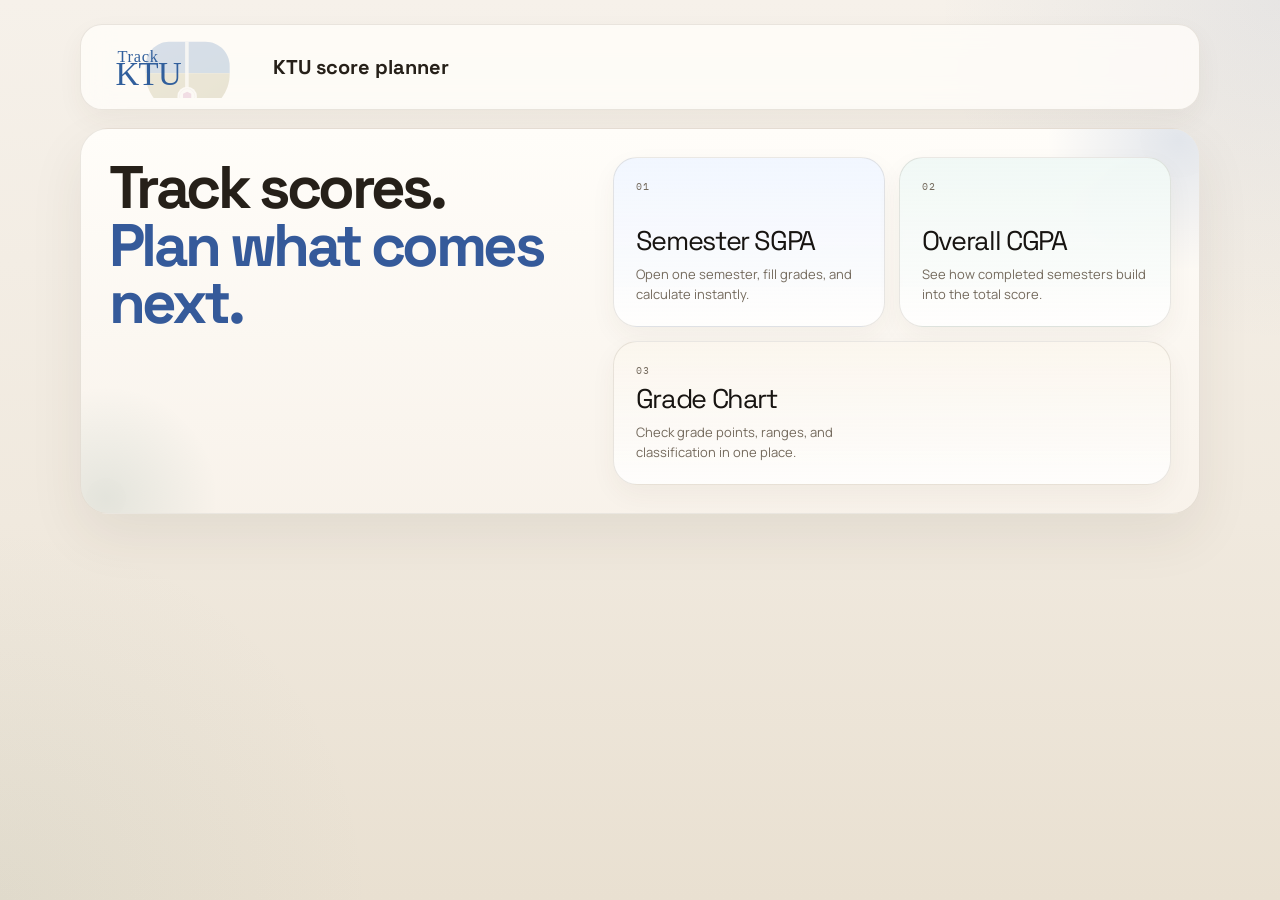
==== index.html @ 6e009ef2 "Launch TrackKTU website" ====
<!DOCTYPE html>
<html lang="en">
<head>
<meta charset="UTF-8">
<meta name="viewport" content="width=device-width, initial-scale=1.0">
<title>TrackKTU</title>
<meta name="description" content="TrackKTU helps KTU students calculate SGPA and CGPA with preset subjects and verified default credits.">
<meta name="theme-color" content="#355a9a">
<link rel="icon" href="favicon.svg" type="image/svg+xml">
<link rel="manifest" href="site.webmanifest">
<link rel="preconnect" href="https://fonts.googleapis.com">
<link rel="preconnect" href="https://fonts.gstatic.com" crossorigin>
<link href="https://fonts.googleapis.com/css2?family=IBM+Plex+Mono:wght@400;600;700&family=Manrope:wght@400;500;600;700;800&family=Space+Grotesk:wght@500;700&display=swap" rel="stylesheet">
<link rel="stylesheet" href="styles.css">
</head>
<body data-page="landing">
<div class="shell page-stack">
  <header class="topbar">
    <div class="brand">
      <div class="logo"><img src="trackktu-logo.svg" alt="TrackKTU logo"></div>
      <div>
        <div class="title" style="margin-bottom:0;">KTU score planner</div>
      </div>
    </div>
  </header>

  <section class="hero">
    <div class="home-grid">
      <div class="hero-copy">
        <h1>Track scores.<br><span>Plan what comes next.</span></h1>
      </div>
      <div class="portal-grid">
        <a class="portal-card portal-card-sgpa" href="sgpa.html">
          <span class="portal-index">01</span>
          <span class="portal-title">Semester SGPA</span>
          <span class="portal-copy">Open one semester, fill grades, and calculate instantly.</span>
        </a>
        <a class="portal-card portal-card-cgpa" href="cgpa.html">
          <span class="portal-index">02</span>
          <span class="portal-title">Overall CGPA</span>
          <span class="portal-copy">See how completed semesters build into the total score.</span>
        </a>
        <a class="portal-card portal-card-ref" href="grade-chart.html">
          <span class="portal-index">03</span>
          <span class="portal-title">Grade Chart</span>
          <span class="portal-copy">Check grade points, ranges, and classification in one place.</span>
        </a>
      </div>
    </div>
  </section>
</div>
</body>
</html>
---- styles.css ----
:root {
    --bg: #f5f1ea;
    --bg2: #ece4d8;
    --surface: rgba(255, 253, 249, 0.92);
    --card: rgba(255, 252, 247, 0.98);
    --line: rgba(82, 68, 46, 0.12);
    --blue: #355a9a;
    --mint: #4f7b70;
    --gold: #9a7440;
    --rose: #9f6670;
    --ink: #171411;
    --text: #262019;
    --muted: #746a5d;
    --mono: "IBM Plex Mono", monospace;
    --sans: "Manrope", sans-serif;
    --display: "Space Grotesk", var(--sans);
    --shadow: 0 22px 54px rgba(70, 54, 34, 0.08);
    --shadow-soft: 0 10px 26px rgba(70, 54, 34, 0.05);
  }

  * { box-sizing: border-box; margin: 0; padding: 0; }

  body {
    min-height: 100vh;
    color: var(--text);
    font-family: var(--sans);
    background:
      radial-gradient(circle at top right, rgba(53, 90, 154, 0.08), transparent 22%),
      radial-gradient(circle at bottom left, rgba(79, 123, 112, 0.06), transparent 24%),
      linear-gradient(180deg, #f6f1ea 0%, #f0e9de 58%, #e9e0d1 100%);
    padding: 24px 14px 48px;
    overflow-x: hidden;
  }

  a { color: var(--blue); }

  .shell {
    width: min(100%, 1120px);
    margin: 0 auto;
  }

  .page-stack {
    display: grid;
    gap: 18px;
  }

  .topbar {
    display: flex;
    justify-content: space-between;
    align-items: center;
    gap: 12px;
    padding: 14px 18px;
    border: 1px solid var(--line);
    border-radius: 22px;
    background: rgba(255, 253, 249, 0.82);
    box-shadow: var(--shadow-soft);
    backdrop-filter: blur(14px);
  }

  .topbar .brand {
    display: flex;
    align-items: center;
    gap: 10px;
  }

  .topbar .logo {
    width: 164px;
    height: 56px;
    display: inline-flex;
    align-items: center;
    justify-content: center;
    flex: 0 0 auto;
  }

  .topbar .logo img {
    display: block;
    width: 100%;
    height: auto;
  }

  .nav-link {
    display: inline-flex;
    align-items: center;
    padding: 11px 15px;
    border-radius: 999px;
    border: 1px solid var(--line);
    background: rgba(255,255,255,0.74);
    color: var(--muted);
    text-decoration: none;
    font-size: 12px;
    font-weight: 700;
    letter-spacing: 0.01em;
  }

  .nav-link.active {
    background: rgba(53, 90, 154, 0.12);
    color: var(--ink);
  }

  .hero,
  .panel {
    border: 1px solid var(--line);
    border-radius: 28px;
    background: linear-gradient(180deg, rgba(255, 253, 249, 0.98), rgba(248, 242, 234, 0.98));
    box-shadow: var(--shadow);
  }

  .hero {
    padding: 28px;
    position: relative;
    overflow: hidden;
  }

  .hero::before,
  .hero::after {
    content: "";
    position: absolute;
    border-radius: 999px;
    pointer-events: none;
  }

  .hero::before {
    width: 260px;
    height: 260px;
    right: -110px;
    top: -120px;
    background: radial-gradient(circle, rgba(53, 90, 154, 0.14), transparent 72%);
  }

  .hero::after {
    width: 220px;
    height: 220px;
    left: -85px;
    bottom: -95px;
    background: radial-gradient(circle, rgba(79, 123, 112, 0.12), transparent 72%);
  }

  .panel-head,
  .branch-summary {
    position: relative;
    z-index: 1;
    display: flex;
    justify-content: space-between;
    gap: 16px;
    align-items: flex-start;
  }

  .hero-copy {
    position: relative;
    z-index: 1;
    display: flex;
    flex-direction: column;
    gap: 14px;
  }

  .hero-copy p {
    max-width: 520px;
  }

  .brand {
    display: flex;
    gap: 12px;
    align-items: center;
  }

  .eyebrow,
  .helper,
  .footer {
    font-family: var(--mono);
    font-size: 10px;
    letter-spacing: 1.3px;
    text-transform: uppercase;
    color: var(--mint);
  }

  h1 {
    margin-top: 2px;
    font-family: var(--display);
    font-size: clamp(34px, 6vw, 60px);
    line-height: 0.96;
    letter-spacing: -0.06em;
  }

  h1 span { color: var(--blue); }

  .subtitle,
  .copy,
  .notice p {
    position: relative;
    z-index: 1;
    max-width: 760px;
    color: var(--muted);
    font-size: 14px;
    line-height: 1.65;
  }

  .pills {
    display: flex;
    flex-wrap: wrap;
    gap: 10px;
    justify-content: flex-start;
  }

  .pill,
  .credit-pill,
  .sem-pill,
  .badge {
    padding: 8px 11px;
    border-radius: 999px;
    border: 1px solid rgba(82, 68, 46, 0.12);
    background: rgba(255,255,255,0.52);
    color: var(--muted);
    font-family: var(--mono);
    font-size: 10px;
    white-space: nowrap;
  }

  .home-grid {
    position: relative;
    z-index: 1;
    display: grid;
    grid-template-columns: minmax(280px, 0.92fr) minmax(0, 1.08fr);
    gap: 28px;
    align-items: stretch;
  }

  .portal-grid {
    display: grid;
    grid-template-columns: repeat(2, minmax(0, 1fr));
    gap: 14px;
  }

  .portal-card {
    position: relative;
    display: flex;
    flex-direction: column;
    justify-content: space-between;
    min-height: 170px;
    padding: 22px;
    border-radius: 24px;
    border: 1px solid rgba(82, 68, 46, 0.12);
    background: rgba(255, 255, 255, 0.66);
    color: var(--text);
    text-decoration: none;
    box-shadow: var(--shadow-soft);
    transition: transform 0.18s ease, box-shadow 0.18s ease, border-color 0.18s ease;
  }

  .portal-card:hover {
    transform: translateY(-2px);
    box-shadow: var(--shadow);
  }

  .portal-card-ref {
    grid-column: 1 / -1;
    min-height: 144px;
  }

  .portal-card-sgpa {
    background: linear-gradient(180deg, rgba(241, 246, 255, 0.96), rgba(255, 255, 255, 0.8));
  }

  .portal-card-cgpa {
    background: linear-gradient(180deg, rgba(240, 248, 245, 0.96), rgba(255, 255, 255, 0.8));
  }

  .portal-card-ref {
    background: linear-gradient(180deg, rgba(251, 246, 238, 0.96), rgba(255, 255, 255, 0.8));
  }

  .portal-index {
    font-family: var(--mono);
    font-size: 10px;
    letter-spacing: 1.2px;
    color: var(--muted);
  }

  .portal-title {
    margin-top: auto;
    font-family: var(--display);
    font-size: 27px;
    line-height: 1;
    letter-spacing: -0.05em;
    color: var(--ink);
  }

  .portal-copy {
    margin-top: 10px;
    max-width: 260px;
    color: var(--muted);
    font-size: 13px;
    line-height: 1.55;
  }

  .stats,
  .controls,
  .metrics,
  .grade-grid,
  .semester-top {
    display: grid;
    gap: 12px;
  }

  .controls { margin-top: 18px; grid-template-columns: repeat(4, 1fr); }
  .stats { margin-top: 16px; grid-template-columns: repeat(4, 1fr); }
  .metrics,
  .grade-grid,
  .semester-top { grid-template-columns: repeat(2, 1fr); }

  .stat-card,
  .course-card,
  .semester-card,
  .result-card,
  .notice,
  .grade-card {
    border: 1px solid var(--line);
    border-radius: 18px;
    background: var(--card);
  }

  .stat-card,
  .notice,
  .grade-card,
  .result-card {
    padding: 16px;
  }

  .stat-card .k,
  .metric .k,
  .section-tag,
  .field label,
  th {
    font-family: var(--mono);
    font-size: 9px;
    letter-spacing: 1.2px;
    text-transform: uppercase;
    color: var(--muted);
  }

  .stat-card .v,
  .metric .v,
  .branch-chip .v {
    margin-top: 6px;
    font-family: var(--mono);
    font-size: 18px;
    font-weight: 700;
  }

  .branch-chip p,
  .semester-copy,
  .course-meta {
    margin-top: 6px;
    color: var(--muted);
    font-size: 12px;
    line-height: 1.55;
  }

  .btn {
    border: none;
    font-family: var(--sans);
    font-size: 13px;
    font-weight: 700;
    cursor: pointer;
  }

  .panel {
    padding: 24px;
  }

  .panel-head {
    padding-bottom: 14px;
    margin-bottom: 4px;
    border-bottom: 1px solid rgba(255,255,255,0.06);
  }

  .title {
    font-family: var(--display);
    font-size: 20px;
    font-weight: 800;
    line-height: 1.1;
    margin-bottom: 4px;
  }

  .helper {
    color: var(--muted);
    max-width: 360px;
    line-height: 1.6;
  }

  .page-headline {
    display: flex;
    justify-content: space-between;
    gap: 12px;
    align-items: flex-start;
    margin-bottom: 14px;
  }

  .page-headline p {
    color: var(--muted);
    font-size: 14px;
    line-height: 1.6;
    max-width: 560px;
  }

  .field label {
    display: block;
    margin-bottom: 8px;
  }

  .controls {
    padding: 16px;
    border: 1px solid rgba(82, 68, 46, 0.1);
    border-radius: 20px;
    background: rgba(255,255,255,0.54);
  }

  .field select,
  .field input {
    width: 100%;
    background: rgba(255,255,255,0.92);
    color: var(--text);
    border: 1px solid var(--line);
    border-radius: 14px;
    padding: 12px 13px;
    font-family: var(--sans);
    font-size: 13px;
    outline: none;
    appearance: none;
  }

  .field select:focus,
  .field input:focus {
    border-color: var(--blue);
    box-shadow: 0 0 0 4px rgba(53, 90, 154, 0.08);
  }

  .course-list,
  .semester-list {
    display: flex;
    flex-direction: column;
    gap: 12px;
    margin-top: 18px;
  }

  .course-card,
  .semester-card {
    padding: 18px;
  }

  .course-card {
    display: grid;
    grid-template-columns: minmax(0, 1.6fr) 104px 132px 168px;
    gap: 16px;
    align-items: center;
  }

  .course-name,
  .semester-title,
  .notice h3 {
    font-size: 15px;
    font-weight: 700;
  }

  .course-name {
    position: relative;
    display: inline-block;
    z-index: 0;
    font-family: var(--display);
    font-size: 18px;
    letter-spacing: -0.03em;
    line-height: 1.2;
    padding: 1px 4px 2px 2px;
  }

  .course-name::after {
    content: "";
    position: absolute;
    left: -4px;
    right: -8px;
    bottom: 0.14em;
    height: 0.58em;
    border-radius: 8px 3px 7px 4px;
    background: rgba(255, 225, 116, 0.58);
    transform: rotate(-1.4deg);
    z-index: -1;
    filter: saturate(1.02);
  }

  .course-card:nth-child(3n + 2) .course-name::after {
    background: rgba(164, 224, 200, 0.5);
    transform: rotate(0.8deg);
  }

  .course-card:nth-child(3n) .course-name::after {
    background: rgba(168, 195, 255, 0.46);
    transform: rotate(-0.5deg);
  }

  .actions {
    display: grid;
    grid-template-columns: repeat(2, 1fr);
    gap: 14px;
    margin-top: 18px;
  }

  .btn {
    border-radius: 16px;
    padding: 14px 16px;
    transition: transform 0.16s ease, box-shadow 0.16s ease, border-color 0.16s ease;
  }

  .btn-primary {
    background: linear-gradient(135deg, #355a9a, #486db0);
    color: #fff;
    box-shadow: 0 10px 22px rgba(53, 90, 154, 0.18);
  }

  .btn-secondary {
    background: rgba(255,255,255,0.78);
    color: var(--text);
    border: 1px solid var(--line);
  }

  .btn:hover {
    transform: translateY(-1px);
  }

  .btn-secondary:hover {
    border-color: rgba(53, 90, 154, 0.24);
  }

  .result-card { display: none; margin-top: 18px; }
  .result-card.visible {
    display: block;
    background: linear-gradient(180deg, rgba(255,255,255,0.9), rgba(246, 242, 236, 0.96));
  }

  .result-value {
    font-family: var(--mono);
    font-size: 54px;
    line-height: 1;
    color: var(--mint);
    margin: 12px 0 14px;
  }

  .badge.distinction { color: var(--mint); border-color: rgba(33,221,181,0.2); }
  .badge.first { color: var(--blue); border-color: rgba(94,143,255,0.2); }
  .badge.pass { color: var(--gold); border-color: rgba(255,191,99,0.2); }

  .semester-card {
    display: grid;
    grid-template-columns: 170px minmax(0, 1fr) 120px;
    gap: 16px;
    align-items: center;
  }

  .semester-score {
    text-align: right;
  }

  .semester-score .sgpa {
    font-family: var(--mono);
    font-size: 30px;
    font-weight: 700;
  }

  .verified-credit {
    background: rgba(53, 90, 154, 0.1);
    border-color: rgba(53, 90, 154, 0.18);
    color: var(--blue);
    text-align: center;
    box-shadow: inset 0 1px 0 rgba(255,255,255,0.45);
  }

  .semester-score .note {
    color: var(--muted);
    font-size: 11px;
  }

  .resource-grid {
    display: grid;
    grid-template-columns: repeat(2, minmax(0, 1fr));
    gap: 14px;
  }

  .notice ul {
    display: grid;
    gap: 8px;
    list-style: none;
    margin-top: 10px;
    padding-left: 0;
    color: var(--muted);
    font-size: 12px;
    line-height: 1.6;
  }

  .notice li {
    padding: 10px 12px;
    border-radius: 14px;
    background: rgba(255,255,255,0.72);
    border: 1px solid rgba(82, 68, 46, 0.06);
  }

  table {
    width: 100%;
    border-collapse: collapse;
    overflow: hidden;
  }

  .table-shell {
    margin-top: 16px;
    overflow: hidden;
    border-radius: 20px;
    border: 1px solid var(--line);
    background: rgba(255,255,255,0.72);
  }

  th,
  td {
    padding: 14px 16px;
    text-align: left;
  }

  td {
    border-top: 1px solid rgba(82, 68, 46, 0.08);
    font-family: var(--mono);
    font-size: 12px;
  }

  .grade-card {
    text-align: center;
    padding: 18px 14px;
  }

  .grade-card .g {
    font-family: var(--display);
    font-size: 24px;
    font-weight: 700;
    color: var(--mint);
  }

  .grade-card .p {
    color: var(--muted);
    font-family: var(--mono);
    font-size: 11px;
    margin-top: 6px;
  }

  .course-card:hover,
  .semester-card:hover,
  .grade-card:hover,
  .stat-card:hover,
  .notice:hover {
    box-shadow: var(--shadow-soft);
  }

  .footer { display: none; }

  .toast {
    position: fixed;
    left: 50%;
    bottom: 20px;
    transform: translateX(-50%) translateY(20px);
    padding: 12px 16px;
    border-radius: 999px;
    background: rgba(23, 20, 17, 0.96);
    border: 1px solid var(--line);
    color: #f7f2e9;
    font-family: var(--mono);
    font-size: 11px;
    opacity: 0;
    pointer-events: none;
    transition: 0.2s ease;
  }

  .toast.visible {
    opacity: 1;
    transform: translateX(-50%) translateY(0);
  }

  @media (max-width: 980px) {
    .controls,
    .stats {
      grid-template-columns: repeat(2, 1fr);
    }

    .home-grid {
      grid-template-columns: 1fr;
    }

    .topbar {
      flex-direction: column;
      align-items: flex-start;
    }

    .course-card,
    .semester-card,
    .resource-grid,
    .grade-grid,
    .metrics,
    .semester-top,
    .portal-grid {
      grid-template-columns: 1fr;
    }

    .semester-score {
      text-align: left;
    }
  }

  @media (max-width: 640px) {
    .panel-head,
    .page-headline {
      flex-direction: column;
      align-items: flex-start;
    }

    .controls,
    .stats,
    .actions {
      grid-template-columns: 1fr;
    }

    .hero {
      padding: 22px;
    }

    .portal-card,
    .portal-card-ref {
      min-height: 144px;
    }

    .result-value { font-size: 44px; }
    .course-card { grid-template-columns: 1fr; }
  }
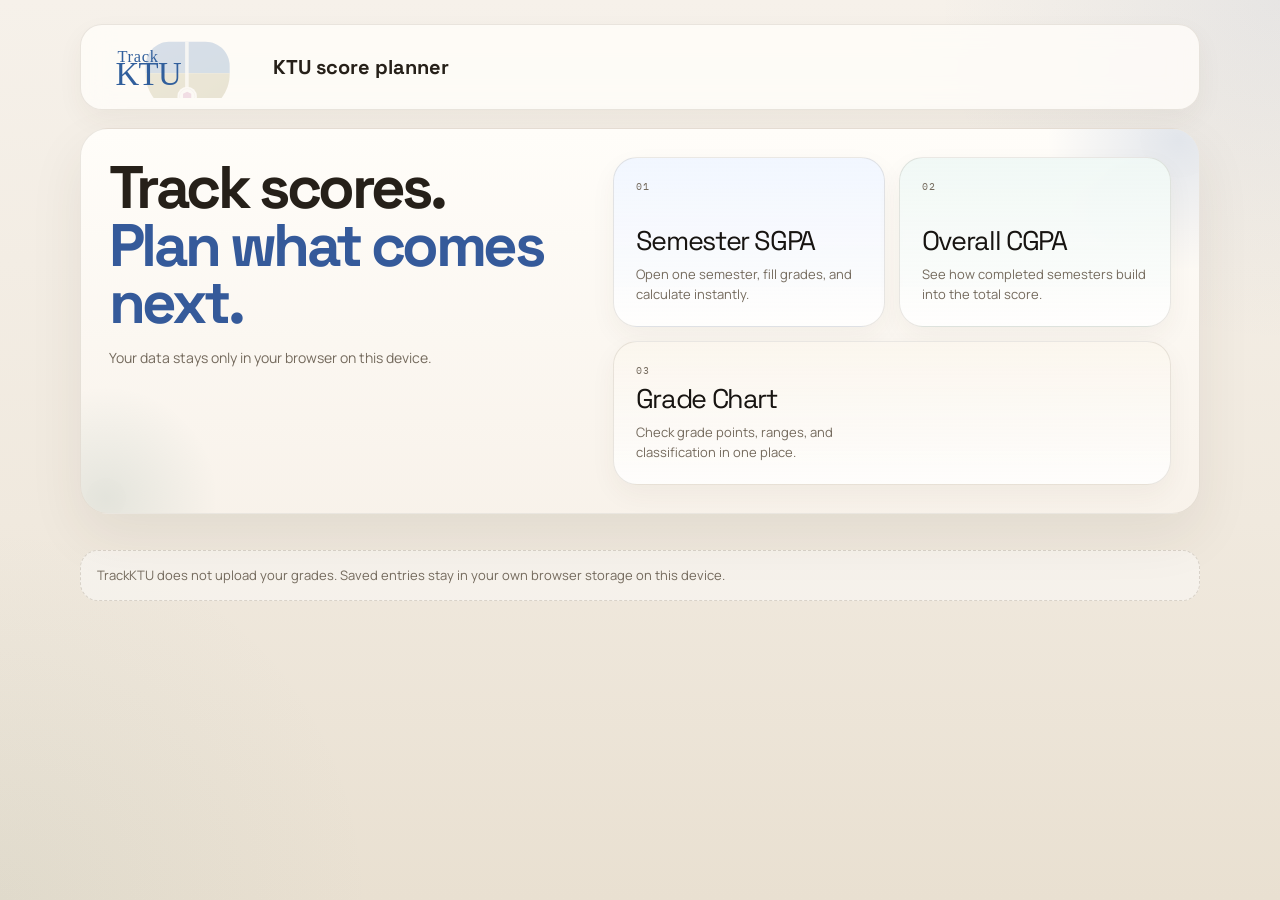
==== commit aa8223b7: "Add CGPA target planner" ====
--- a/index.html
+++ b/index.html
@@ -28,6 +28,7 @@
     <div class="home-grid">
       <div class="hero-copy">
         <h1>Track scores.<br><span>Plan what comes next.</span></h1>
+        <p class="subtitle">Your data stays only in your browser on this device.</p>
       </div>
       <div class="portal-grid">
         <a class="portal-card portal-card-sgpa" href="sgpa.html">
@@ -48,6 +49,10 @@
       </div>
     </div>
   </section>
+
+  <div class="trust-note">
+    TrackKTU does not upload your grades. Saved entries stay in your own browser storage on this device.
+  </div>
 </div>
 </body>
 </html>
--- a/styles.css
+++ b/styles.css
@@ -292,6 +292,86 @@
     line-height: 1.55;
   }
 
+  .trust-note {
+    margin-top: 18px;
+    padding: 14px 16px;
+    border: 1px dashed rgba(82, 68, 46, 0.18);
+    border-radius: 18px;
+    background: rgba(255,255,255,0.44);
+    color: var(--muted);
+    font-size: 13px;
+    line-height: 1.65;
+  }
+
+  .planner-panel {
+    margin-top: 18px;
+    padding: 18px;
+    border: 1px solid var(--line);
+    border-radius: 22px;
+    background: rgba(255,255,255,0.54);
+  }
+
+  .planner-headline {
+    margin-bottom: 12px;
+  }
+
+  .planner-controls {
+    align-items: end;
+  }
+
+  .planner-result {
+    margin-top: 16px;
+  }
+
+  .planner-summary,
+  .planner-grid {
+    display: grid;
+    gap: 12px;
+  }
+
+  .planner-summary {
+    grid-template-columns: repeat(4, minmax(0, 1fr));
+  }
+
+  .planner-grid {
+    grid-template-columns: repeat(3, minmax(0, 1fr));
+    margin-top: 14px;
+  }
+
+  .planner-card {
+    padding: 16px;
+    border: 1px solid var(--line);
+    border-radius: 18px;
+    background: rgba(255,255,255,0.82);
+  }
+
+  .planner-target {
+    margin-top: 12px;
+    font-family: var(--display);
+    font-size: 22px;
+    line-height: 1;
+    letter-spacing: -0.04em;
+    color: var(--blue);
+  }
+
+  .planner-copy {
+    margin-top: 14px;
+    padding: 14px 16px;
+    border-radius: 16px;
+    background: rgba(53, 90, 154, 0.08);
+    color: var(--text);
+    font-size: 13px;
+    line-height: 1.65;
+  }
+
+  .planner-warning {
+    background: rgba(154, 116, 64, 0.12);
+  }
+
+  .planner-empty {
+    margin-top: 0;
+  }
+
   .stats,
   .controls,
   .metrics,
@@ -650,7 +730,8 @@
   .semester-card:hover,
   .grade-card:hover,
   .stat-card:hover,
-  .notice:hover {
+  .notice:hover,
+  .trust-note:hover {
     box-shadow: var(--shadow-soft);
   }
 
@@ -699,7 +780,9 @@
     .grade-grid,
     .metrics,
     .semester-top,
-    .portal-grid {
+    .portal-grid,
+    .planner-summary,
+    .planner-grid {
       grid-template-columns: 1fr;
     }
 
@@ -725,6 +808,11 @@
       padding: 22px;
     }
 
+    .topbar .logo {
+      width: 144px;
+      height: 50px;
+    }
+
     .portal-card,
     .portal-card-ref {
       min-height: 144px;
